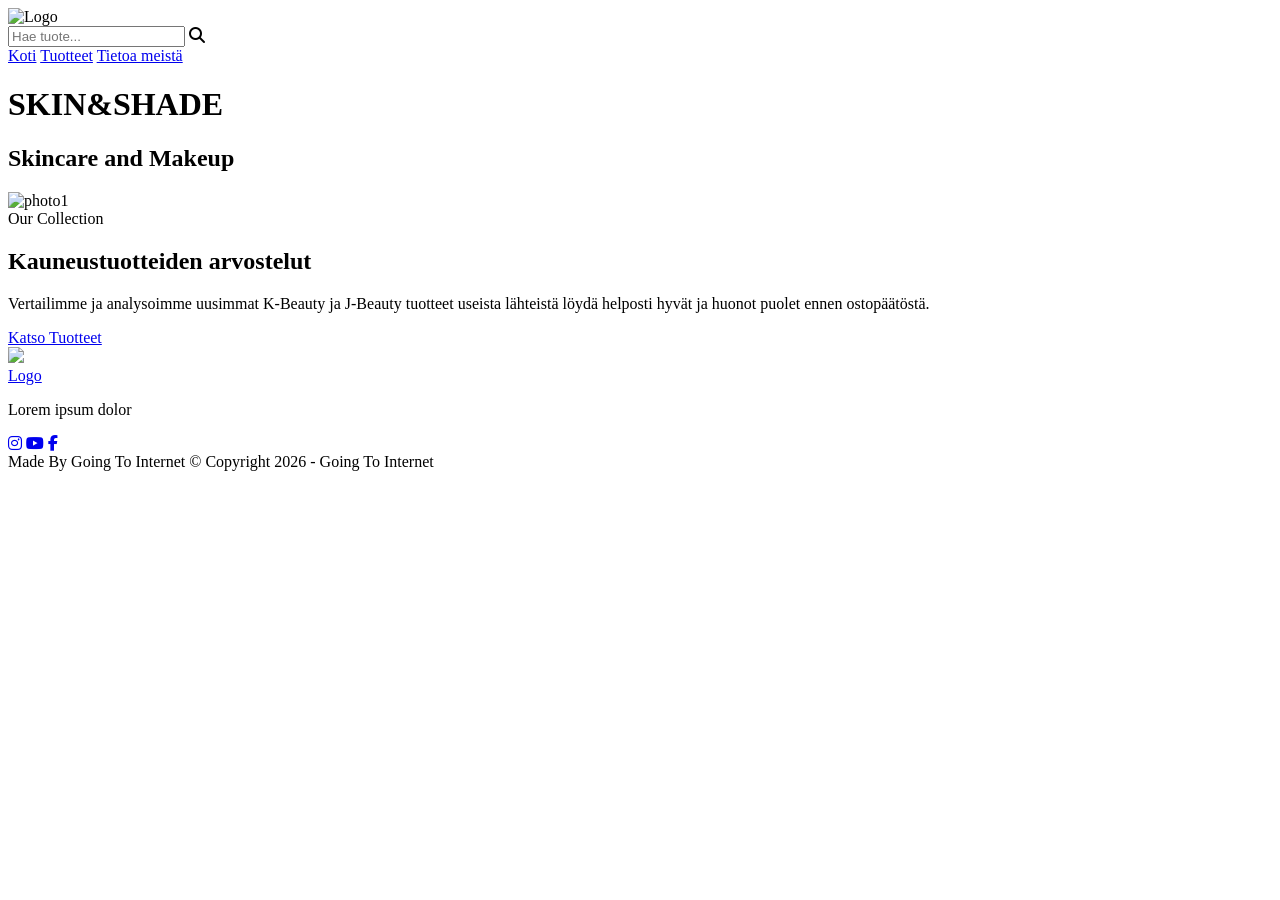
==== index.html @ 2806f00f "Add files via upload" ====
<!DOCTYPE html>
<html lang="fi">
<head>
    <meta charset="UTF-8">
    <meta name="viewport" content="width=device-width, initial-scale=1">
    <title>SKIN&SHADE</title>
    <link href="Verkko.css" rel="stylesheet" type="text/css">
    <link rel="stylesheet" href="https://cdnjs.cloudflare.com/ajax/libs/font-awesome/6.4.0/css/all.min.css">
    <link href="https://fonts.googleapis.com/css?family=Albert+Sans" rel="stylesheet">
</head>
<body>


<!-- NAVIGATION BAR -->
<div class="navbar">
    <div class="logo-nav">
        <img src="logo.png" class="logo" alt="Logo">
    </div>

<!-- Search -->
 <div class="search-container">
    <div class="search-box">
        <input type="search" placeholder="Hae tuote..." class="search">
        <i class="fa-solid fa-magnifying-glass search-icon"></i>
    </div>
</div>


<div class="nav-links">
        <a href="verkko.html">Koti</a>
        <a href="Tuotteet.html">Tuotteet</a>
        <a href="Tietoa meistä.html">Tietoa meistä</a>
</div>
    </div>
</div>


<!-- HEADER -->
<header>
    <h1>SKIN&SHADE</h1>
</header>

<!-- Konteksti -->
<h2>Skincare and Makeup</h2>
<div class="description-container">
    <p></p>
</div>

<img src="photo1.png" alt="photo1">

</body>
</html>

<section id="main">
<div class="main-text">
    <span>Our Collection</span>
    <h1>Kauneustuotteiden arvostelut</h1>
    <p>Vertailimme ja analysoimme uusimmat K-Beauty ja J-Beauty tuotteet useista lähteistä 
        löydä helposti hyvät ja huonot puolet ennen ostopäätöstä.</p>
    <a href="Tuotteet.html">Katso Tuotteet</a>
</div>

<div class="main-img">
    <img src="photo3.jpg"/>
</div>
</section>

<!--Footer------------->
<footer>
    <div class="footer-container">
        <div class="footer-company-box">
        <!--logo-->
        <a href="#" class="footer-logo">Logo</a>
        <!--details-->
        <p>Lorem ipsum dolor</p>
    <div class="footer-social">
        <a href="#"><i class="fa-brands fa-instagram"></i></a>
        <a href="#"><i class="fa-brands fa-youtube"></i></a>
        <a href="#"><i class="fa-brands fa-facebook-f"></i></a>
    </div>
    </div>
    </div>

          <!--bottom footer-->
          <div class="footer-bottom">
    <span>Made By Going To Internet</span>
    <span class="copyright">© Copyright 2026 - Going To Internet</span></div>




</footer>
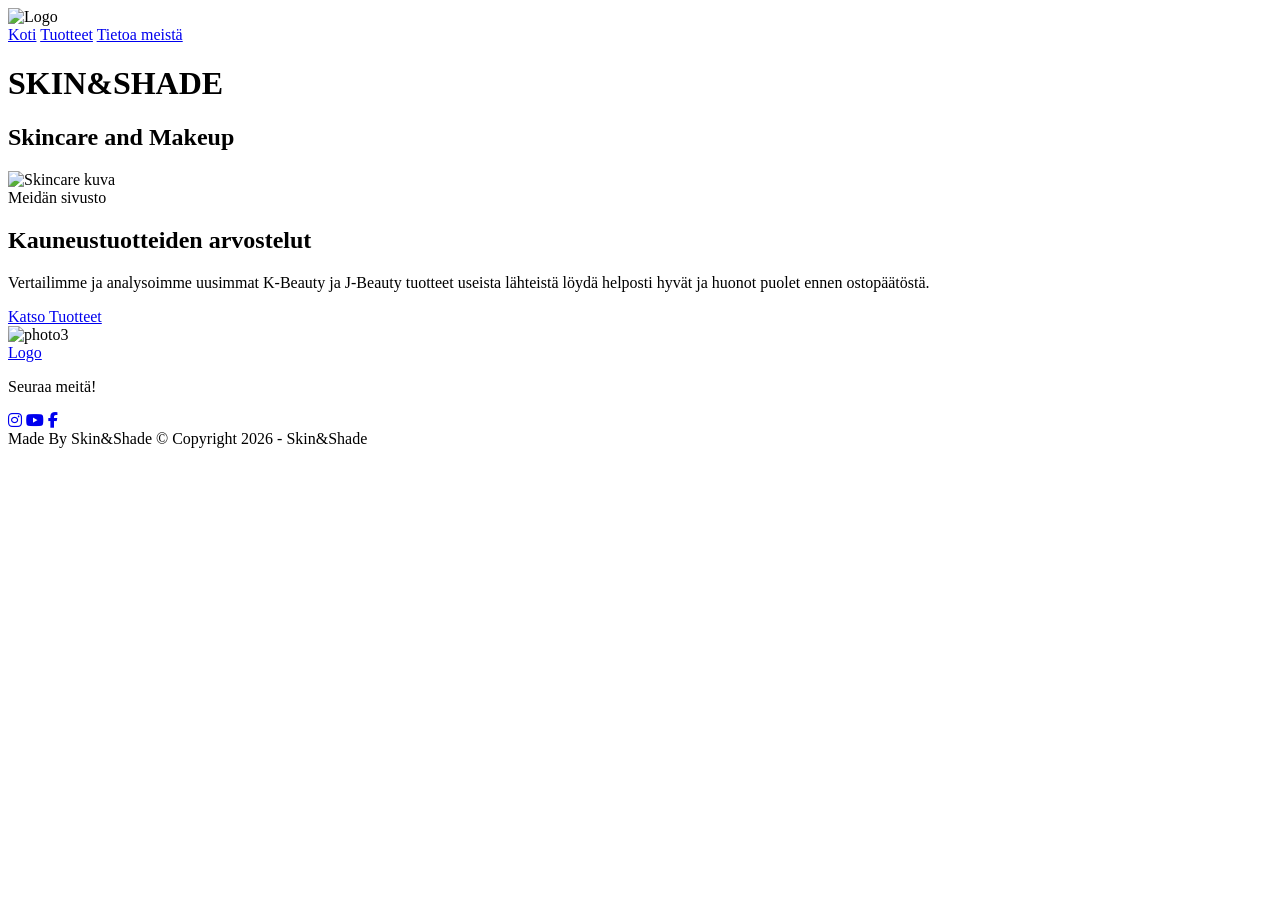
==== commit 836e3611: "Add files via upload" ====
--- a/index.html
+++ b/index.html
@@ -1,13 +1,20 @@
 <!DOCTYPE html>
 <html lang="fi">
 <head>
-    <meta charset="UTF-8">
-    <meta name="viewport" content="width=device-width, initial-scale=1">
-    <title>SKIN&SHADE</title>
-    <link href="Verkko.css" rel="stylesheet" type="text/css">
-    <link rel="stylesheet" href="https://cdnjs.cloudflare.com/ajax/libs/font-awesome/6.4.0/css/all.min.css">
-    <link href="https://fonts.googleapis.com/css?family=Albert+Sans" rel="stylesheet">
+<meta charset="UTF-8">
+<meta name="viewport" content="width=device-width, initial-scale=1">
+
+<title>SKIN&SHADE</title>
+
+<meta name="La-ongthip Nyberg" content="Skincare & Makeup review">
+<meta name="description" content="Skin&Shade vertailee K-Beauty ja J-Beauty kauneustuotteita. Löydä parhaat skincare ja makeup tuotteet sekä niiden hyvät ja huonot puolet ennen ostopäätöstä.">
+<meta name="keywords" content="skincare, makeup, K-Beauty, J-Beauty, kauneustuotteet, kosmetiikka, arvostelut">
+<meta name="robots" content="index, follow">
+<link href="index.css" rel="stylesheet" type="text/css">
+<link rel="stylesheet" href="https://cdnjs.cloudflare.com/ajax/libs/font-awesome/6.4.0/css/all.min.css">
+<link href="https://fonts.googleapis.com/css?family=Albert+Sans" rel="stylesheet">
 </head>
+
 <body>
 
 
@@ -17,21 +24,13 @@
         <img src="logo.png" class="logo" alt="Logo">
     </div>
 
-<!-- Search -->
- <div class="search-container">
-    <div class="search-box">
-        <input type="search" placeholder="Hae tuote..." class="search">
-        <i class="fa-solid fa-magnifying-glass search-icon"></i>
-    </div>
-</div>
 
 
 <div class="nav-links">
         <a href="verkko.html">Koti</a>
         <a href="Tuotteet.html">Tuotteet</a>
-        <a href="Tietoa meistä.html">Tietoa meistä</a>
+        <a href="Tietoa-meistä.html">Tietoa meistä</a>
 </div>
-    </div>
 </div>
 
 
@@ -46,49 +45,51 @@
     <p></p>
 </div>
 
-<img src="photo1.png" alt="photo1">
+<img src="photo1.png" alt="Skincare kuva">
 
-</body>
-</html>
 
 <section id="main">
+
 <div class="main-text">
-    <span>Our Collection</span>
-    <h1>Kauneustuotteiden arvostelut</h1>
+    <span>Meidän sivusto</span>
+    <h2>Kauneustuotteiden arvostelut</h2>
     <p>Vertailimme ja analysoimme uusimmat K-Beauty ja J-Beauty tuotteet useista lähteistä 
         löydä helposti hyvät ja huonot puolet ennen ostopäätöstä.</p>
     <a href="Tuotteet.html">Katso Tuotteet</a>
 </div>
 
 <div class="main-img">
-    <img src="photo3.jpg"/>
+    <img src="photo3.jpg" alt="photo3"/>
 </div>
 </section>
 
-<!--Footer------------->
+<!--Footer-->
 <footer>
     <div class="footer-container">
-        <div class="footer-company-box">
+    <div class="footer-company-box">
         <!--logo-->
         <a href="#" class="footer-logo">Logo</a>
         <!--details-->
-        <p>Lorem ipsum dolor</p>
+        <p>Seuraa meitä!</p>
     <div class="footer-social">
         <a href="#"><i class="fa-brands fa-instagram"></i></a>
         <a href="#"><i class="fa-brands fa-youtube"></i></a>
         <a href="#"><i class="fa-brands fa-facebook-f"></i></a>
     </div>
+
     </div>
     </div>
 
-          <!--bottom footer-->
-          <div class="footer-bottom">
-    <span>Made By Going To Internet</span>
-    <span class="copyright">© Copyright 2026 - Going To Internet</span></div>
-
+    <!--bottom footer-->
+    <div class="footer-bottom">
+    <span>Made By Skin&Shade</span>
+    <span class="copyright">© Copyright 2026 - Skin&Shade</span></div>
 
 
 
 </footer>
 
+</body>
+</html>
 
+
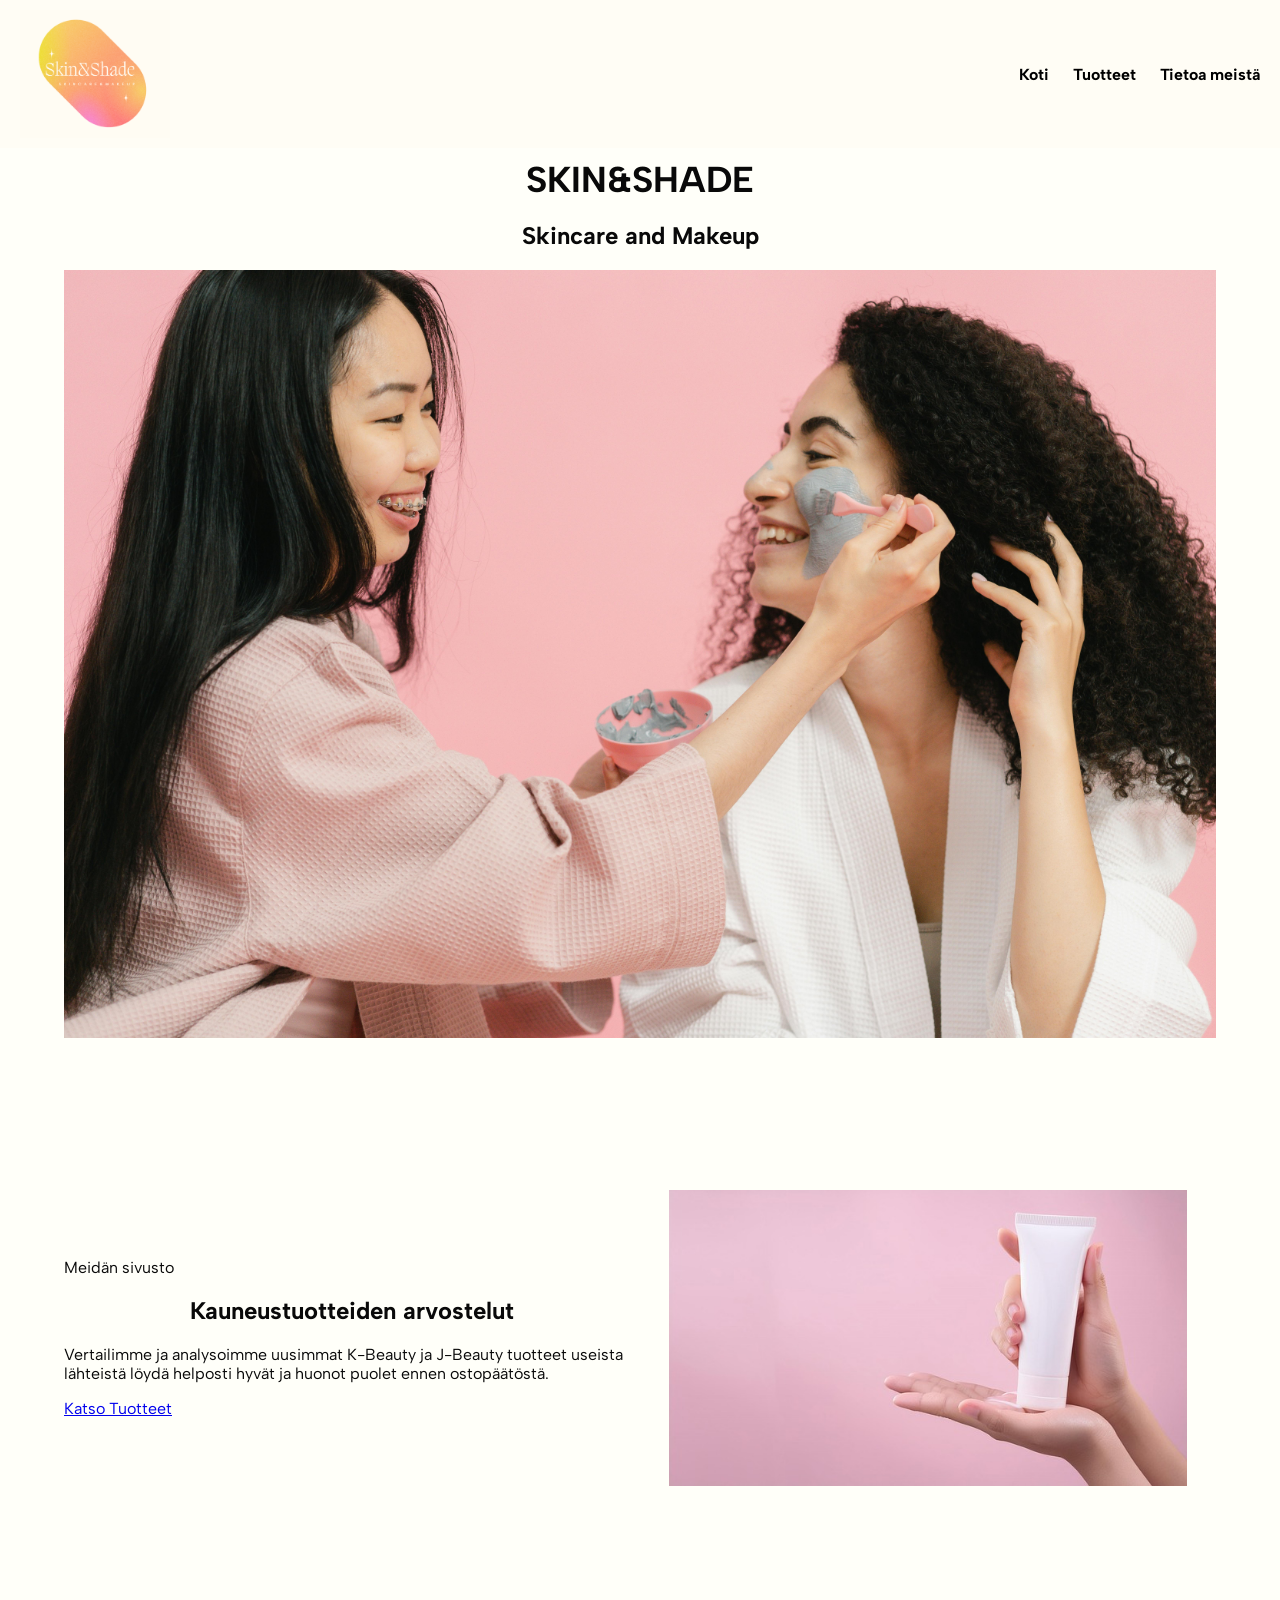
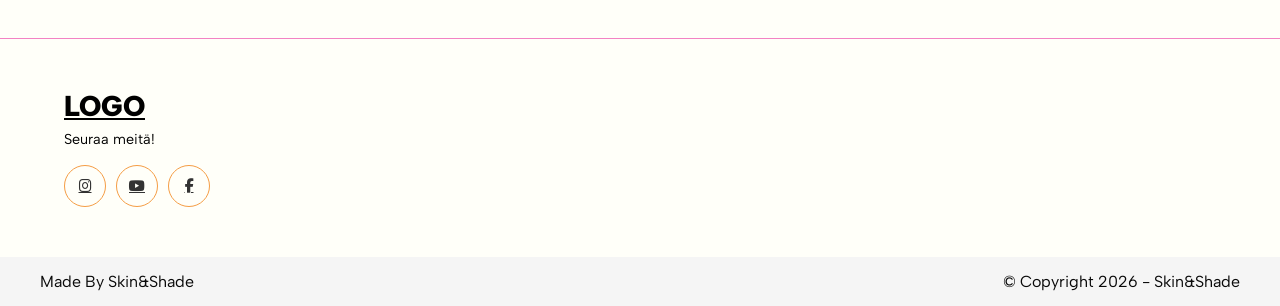
==== commit ef837f7b: "Add files via upload" ====
--- a/index.html
+++ b/index.html
@@ -45,7 +45,7 @@
     <p></p>
 </div>
 
-<img src="photo1.png" alt="Skincare kuva">
+<img src="photo1-2.jpg" alt="Skincare kuva">
 
 
 <section id="main">
--- a/index.css
+++ b/index.css
@@ -0,0 +1,270 @@
+/* Yleiset asetukset */
+body {
+    margin: 0;
+    padding: 0;
+    background-color: rgb(255, 255, 249);
+    color: rgb(9, 9, 9);
+    font-family: "Albert Sans", sans-serif;
+}
+
+/* NAVIGATION BAR */
+.navbar {
+    display: flex;
+    justify-content: space-between;
+    align-items: center;
+    background-color: #FFFDF5;
+    padding: 10px 20px;
+    flex-wrap: wrap; /* mobiilille */
+}
+
+.nav-links a {
+    color: black;
+    text-decoration: none;
+    margin-left: 20px;
+    font-weight: bold;
+}
+
+.nav-links a:hover {
+    background-color: #f382c4;
+    padding: 8px 12px;
+    border-radius: 5px;
+}
+
+/* Logo */
+.logo {
+    max-width: 150px;
+    height: auto;
+}
+
+/* SEARCH */
+.search-container {
+    text-align: center;
+    margin: 20px 0;
+}
+.search-box {
+  position: relative; /* Tämä tarvitaan, jotta ikoni voi olla inputin päällä */
+  display: inline-block;
+}
+.search {
+    width: 300px;
+    max-width: 90%;
+    padding: 10px 15px;
+    border-radius: 30px;
+    border: 1px solid #ccc;
+    font-size: 16px;
+    box-sizing: border-box;
+}
+.search-icon {
+  position: absolute;
+  right: 30px;
+  top: 50%;
+  transform: translateY(-50%);
+  color: #000000;
+  pointer-events: none;
+  transition: all 0.3s ease;
+}
+.search-box:hover .search-icon {
+  color: #333;          
+  transform: translateY(-50%) scale(1.2); 
+}
+
+/* HEADER */
+header h1 {
+    text-align: center;
+    font-size: 36px;
+    margin: 10px 0;
+}
+
+/* OTSIKOT */
+h2, h3 {
+    text-align: center;
+}
+
+/* CONTENT */
+.description-container {
+    text-align: center;
+    max-width: 800px;
+    margin: 0 auto 20px auto;
+}
+
+/* KUVA */
+img {
+    display: block;
+    margin: auto;
+    max-width: 90%;
+    height: auto;
+}
+#main {
+    max-width: 1200px;
+    width: 90%;
+    padding: 50px;
+    border-radius: 30px;
+    min-height: 500px;
+    margin: auto;
+    display: grid;
+    grid-template-columns: 1fr 1fr;
+    align-items: center;
+}
+
+/* Tuotteet */
+#tuotteet{
+    max-width: 1200px;
+    width: 90%;
+    margin: 50px auto;
+}
+/* Kaikille tuotteille valkoinen laatikko, pyöristetyt kulmat ja kevyt varjo */
+.new-product {
+    background-color: #ffffff;      /* valkoinen tausta */
+    border-radius: 10px;            /* pyöristetyt kulmat */
+    border: 1px solid #f1f1f1;      /* kevyt reunus */
+    padding: 10px;
+    text-align: center;
+    box-shadow: 0 2px 5px rgba(0,0,0,0.05);
+}
+.new-p-heading{
+    display: flex;
+    justify-content: space-between;
+    align-items: center;
+    flex-wrap: wrap;
+    width: 100%;
+    background-color: #fafafa;
+    padding: 10px 20px;
+    border-radius: 10px;
+}
+.new-p-heading h3{
+    font-size: 1.8rem;
+    color: #000000;
+    font-weight: 800;
+}
+.new-p-heading ul{
+    display: flex;
+    justify-content: center;
+    align-items: center;
+    flex-wrap: wrap;
+}
+.new-p-heading li{
+    padding: 2px 20px;
+    border-radius: 4px;
+    margin: 0px 3px;
+    color: #000000;
+    font-weight: 600;
+    letter-spacing: 1px;
+}
+.new-p-heading li.active{
+    background-color: #f382c4;
+}
+.new-product-img{
+    width: 90%;
+    height: 250px;
+    padding: 20px;
+    display: flex;
+    margin: auto;
+}
+.new-product-img img{
+    width: 100%;
+    height: 350px;
+    object-fit: contain;
+    object-position: center;
+}
+.new-product-text{
+    display: flex;
+    flex-direction: column;
+    justify-content: center;
+    align-items: center;
+    padding: 4pc 10px;
+    gap: 30px;
+
+}
+.new-product-text span{
+    color: rgb(0, 0, 0);
+    font-size: 1.4rem;
+    font-weight: 500;
+
+}
+.new-product-box{
+    display: grid;
+    grid-template-columns: repeat(4, 1fr);
+    gap: 200px;
+    width: 100%;
+}
+.new-product{
+    width: 200%;
+}
+footer{
+    width: 100%;
+    border-top: 1px solid #f382c4;
+}
+.footer-container{
+    max-width: 1200px;
+    width: 90%;
+    margin: 0px auto;
+    padding: 50px 0px;
+    display: flex;
+    justify-content: space-between;
+    align-items: flex-start;
+}
+.footer-company-box{
+    max-width: 330px
+}
+.footer-company-box .footer-logo{
+    font-size: 1.8rem;
+    color: #000000;
+    text-transform: uppercase;
+    font-weight: 900;
+}
+.footer-company-box p{
+    color: #000000;
+    font-size: 0.9rem;
+    line-height: 1.4rem;
+    margin: 5px 0px;
+}
+.footer-social{
+    display: flex;
+    align-items: center;
+    flex-wrap: wrap;
+}
+.footer-social a{
+    margin-top: 10px;
+    margin-right: 10px;
+    width: 40px;
+    height: 40px;
+    border-radius: 50%;
+    display: flex;
+    justify-content: center;
+    align-items: center;
+    border: 1px solid #f59d45;
+    color: #333;
+    font-size: 0.9rem;
+}
+.footer-bottom{
+    display: flex;
+    padding: 15px 40px;
+    background: #f5f5f5;
+}
+
+.copyright{
+    margin-left: auto;
+}
+
+
+/* Mobiili: navigaatio riville alas */
+@media (max-width: 600px) {
+    .navbar {
+        flex-direction: column;
+        align-items: center;
+    }
+    .nav-links {
+        margin-top: 10px;
+    }
+}
+/* Responsive footer*/
+@media (max-width:1100px) {
+    .footer-container {
+        display: grid;
+        grid-template-columns: 1fr 1fr;
+        grid-gap: 40px
+    }
+    .new-product-container {
+        grid-template-columns: 1fr 1fr 1fr 1fr;
+    }
+}
